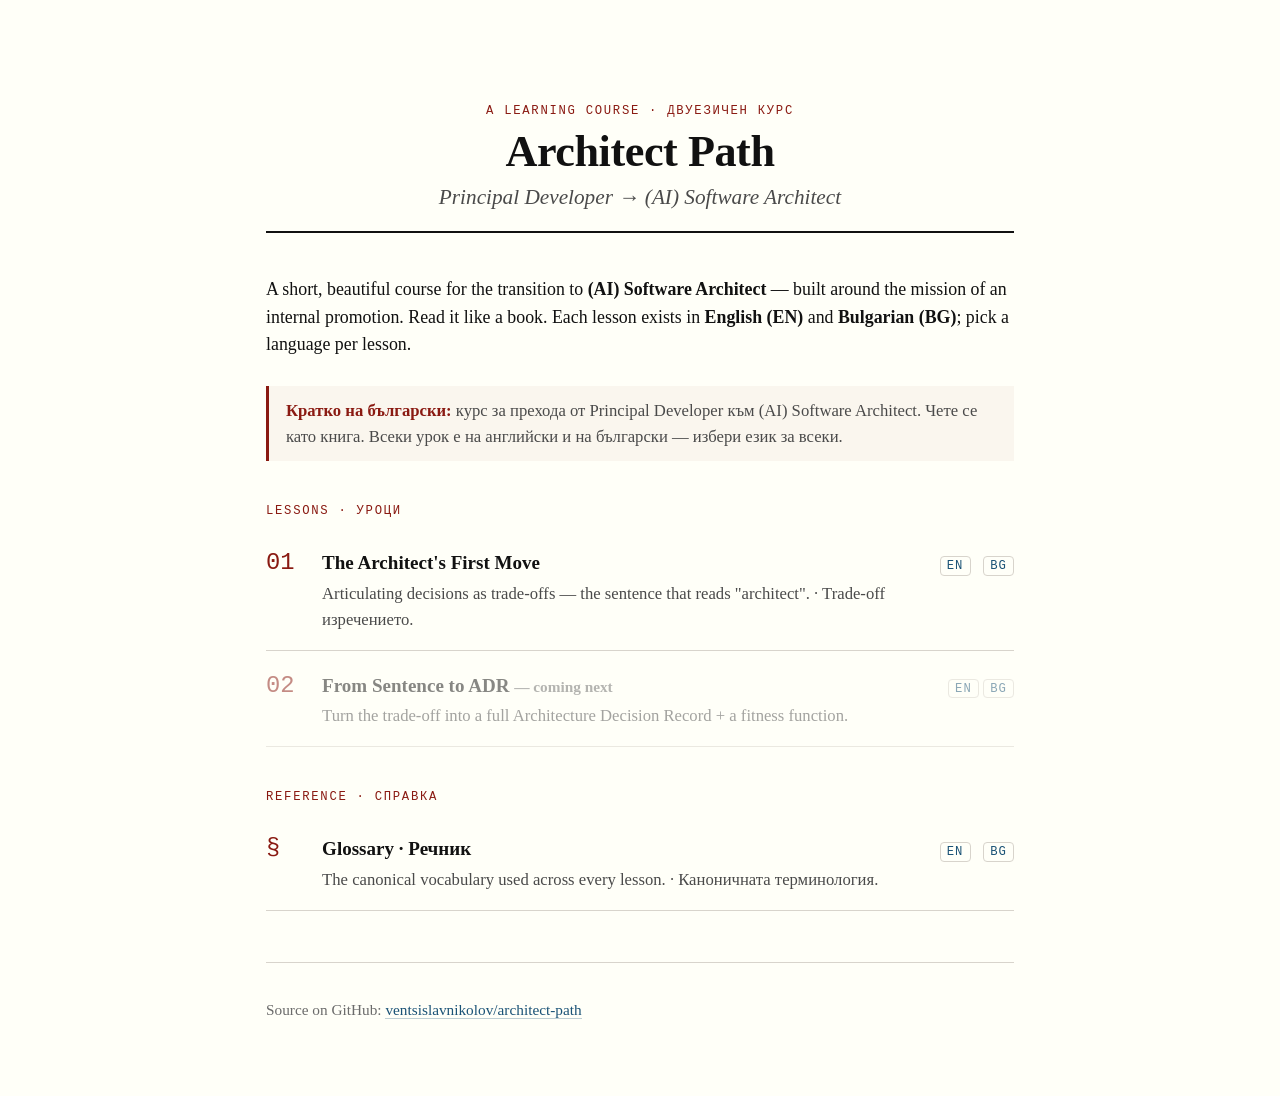
==== index.html @ 3153accd "feat: add book-style index landing page with table of contents Co-Authored-By: Claude Opus 4.8 (1M c" ====
<!doctype html>
<html lang="en">
<head>
<meta charset="utf-8">
<meta name="viewport" content="width=device-width, initial-scale=1">
<title>Architect Path — Principal Dev → (AI) Software Architect</title>
<link rel="stylesheet" href="./assets/styles.css">
<style>
  .cover { text-align: center; padding: 2rem 0 1rem; border-bottom: 2px solid var(--ink); margin-bottom: 2.5rem; }
  .cover h1 { font-size: 2.6rem; }
  .cover .subtitle { font-size: 1.25rem; }
  .toc-item { display: flex; align-items: baseline; gap: .9rem; padding: 1rem 0; border-bottom: 1px solid var(--rule); }
  .toc-num { font-family: var(--mono); font-size: 1.4rem; color: var(--accent); min-width: 2.4rem; }
  .toc-body { flex: 1; }
  .toc-body h3 { margin: 0 0 .2rem; }
  .toc-body p { margin: 0; color: var(--soft); font-size: .98rem; }
  .toc-langs { font-family: var(--mono); font-size: .72rem; letter-spacing: .08em; white-space: nowrap; }
  .toc-langs a { border: 1px solid var(--rule); border-radius: 4px; padding: .15em .5em; margin-left: .25rem; }
  .section-label { font-family: var(--mono); font-size: .72rem; letter-spacing: .14em; text-transform: uppercase; color: var(--accent); margin: 2.4rem 0 .4rem; }
  .soon { opacity: .5; }
  .soon .toc-langs a { pointer-events: none; }
</style>
</head>
<body>
<header class="cover">
  <p class="kicker">A learning course · Двуезичен курс</p>
  <h1>Architect Path</h1>
  <p class="subtitle">Principal Developer → (AI) Software Architect</p>
</header>

<p>A short, beautiful course for the transition to <strong>(AI) Software Architect</strong> — built
around the mission of an internal promotion. Read it like a book. Each lesson exists in
<strong>English (EN)</strong> and <strong>Bulgarian (BG)</strong>; pick a language per lesson.</p>

<div class="mission">
  <strong>Кратко на български:</strong> курс за прехода от Principal Developer към (AI) Software
  Architect. Чете се като книга. Всеки урок е на английски и на български — избери език за всеки.
</div>

<p class="section-label">Lessons · Уроци</p>

<div class="toc-item">
  <div class="toc-num">01</div>
  <div class="toc-body">
    <h3>The Architect's First Move</h3>
    <p>Articulating decisions as trade-offs — the sentence that reads "architect". · Trade-off изречението.</p>
  </div>
  <div class="toc-langs">
    <a href="./lessons/0001-the-architects-first-move.html">EN</a>
    <a href="./lessons/0001-the-architects-first-move.bg.html">BG</a>
  </div>
</div>

<div class="toc-item soon">
  <div class="toc-num">02</div>
  <div class="toc-body">
    <h3>From Sentence to ADR <span class="muted">— coming next</span></h3>
    <p>Turn the trade-off into a full Architecture Decision Record + a fitness function.</p>
  </div>
  <div class="toc-langs"><a href="#">EN</a><a href="#">BG</a></div>
</div>

<p class="section-label">Reference · Справка</p>

<div class="toc-item">
  <div class="toc-num">§</div>
  <div class="toc-body">
    <h3>Glossary · Речник</h3>
    <p>The canonical vocabulary used across every lesson. · Каноничната терминология.</p>
  </div>
  <div class="toc-langs">
    <a href="./reference/glossary.html">EN</a>
    <a href="./reference/glossary.bg.html">BG</a>
  </div>
</div>

<footer class="lesson-footer">
  <p class="muted">Source on GitHub:
  <a href="https://github.com/ventsislavnikolov/architect-path">ventsislavnikolov/architect-path</a></p>
</footer>
</body>
</html>
---- assets/styles.css ----
/* Shared lesson stylesheet — Tufte-inspired. Linked by every lesson & reference doc. */

:root {
  --ink: #111;
  --soft: #4a4a4a;
  --faint: #6b6b6b;
  --rule: #d8d4cc;
  --bg: #fffff8;          /* Tufte warm paper */
  --accent: #8a1a12;      /* muted oxblood */
  --accent-soft: #b5453a;
  --link: #1a5276;
  --code-bg: #f3f1ea;
  --good: #2f6b3a;
  --bad: #8a1a12;
  --serif: et-book, Palatino, "Palatino Linotype", "Book Antiqua", Georgia, serif;
  --mono: "SF Mono", "JetBrains Mono", Menlo, Consolas, monospace;
}

html { font-size: 17px; }
body {
  font-family: var(--serif);
  color: var(--ink);
  background: var(--bg);
  line-height: 1.55;
  max-width: 44rem;
  margin: 4rem auto;
  padding: 0 2rem;
  -webkit-font-smoothing: antialiased;
  text-rendering: optimizeLegibility;
}

/* ---- Language toggle ---- */
.lang-toggle { font-family: var(--mono); font-size: .68rem; letter-spacing: .1em; text-transform: uppercase; margin-bottom: 1.2rem; }
.lang-toggle a { border: 1px solid var(--rule); border-radius: 4px; padding: .15em .55em; color: var(--faint); margin-right: .3rem; }
.lang-toggle a.active { background: var(--ink); color: var(--bg); border-color: var(--ink); }

/* ---- Masthead ---- */
.masthead { margin-bottom: 2.5rem; }
.kicker {
  font-family: var(--mono);
  font-size: .72rem;
  letter-spacing: .14em;
  text-transform: uppercase;
  color: var(--accent);
  margin: 0 0 .4rem;
}
h1 { font-size: 2.1rem; line-height: 1.1; font-weight: 600; margin: 0 0 .3rem; letter-spacing: -.01em; }
.subtitle { font-style: italic; color: var(--soft); font-size: 1.15rem; margin: .2rem 0 0; }

h2 { font-size: 1.45rem; font-weight: 600; margin: 2.6rem 0 .6rem; letter-spacing: -.005em; }
h3 { font-size: 1.12rem; font-weight: 600; margin: 1.8rem 0 .4rem; }
p, li { font-size: 1.05rem; }
a { color: var(--link); text-decoration: none; border-bottom: 1px solid rgba(26,82,118,.28); }
a:hover { border-bottom-color: var(--link); }

/* ---- Mission tie-in banner ---- */
.mission {
  border-left: 3px solid var(--accent);
  background: rgba(138,26,18,.04);
  padding: .7rem 1rem;
  margin: 1.6rem 0;
  font-size: .98rem;
  color: var(--soft);
}
.mission strong { color: var(--accent); }

/* ---- Sidenote-ish callouts ---- */
.note {
  border: 1px solid var(--rule);
  border-radius: 6px;
  padding: .9rem 1.1rem;
  margin: 1.4rem 0;
  background: #fffefb;
}
.note .label {
  font-family: var(--mono);
  font-size: .68rem;
  letter-spacing: .12em;
  text-transform: uppercase;
  color: var(--faint);
  display: block;
  margin-bottom: .35rem;
}

/* ---- Key idea ---- */
.keyidea {
  font-size: 1.18rem;
  line-height: 1.5;
  border-top: 2px solid var(--ink);
  border-bottom: 2px solid var(--ink);
  padding: 1rem 0;
  margin: 1.8rem 0;
  font-style: italic;
}

blockquote {
  border-left: 3px solid var(--rule);
  margin: 1.4rem 0;
  padding: .2rem 0 .2rem 1.2rem;
  color: var(--soft);
  font-style: italic;
}

code { font-family: var(--mono); font-size: .86em; background: var(--code-bg); padding: .08em .35em; border-radius: 3px; }
pre { background: var(--code-bg); border: 1px solid var(--rule); border-radius: 6px; padding: 1rem 1.1rem; overflow-x: auto; }
pre code { background: none; padding: 0; font-size: .82rem; line-height: 1.5; }

table { border-collapse: collapse; width: 100%; margin: 1.4rem 0; font-size: .96rem; }
th, td { text-align: left; padding: .5rem .7rem; border-bottom: 1px solid var(--rule); vertical-align: top; }
th { font-size: .74rem; letter-spacing: .08em; text-transform: uppercase; color: var(--faint); }

/* ---- Quiz widget (paired with assets/quiz.js) ---- */
.quiz { border: 1px solid var(--rule); border-radius: 8px; padding: 1.2rem 1.3rem; margin: 1.6rem 0; background: #fffefb; }
.quiz .q { font-weight: 600; margin: 0 0 .8rem; font-size: 1.05rem; }
.quiz .opt {
  display: block; width: 100%; text-align: left; font-family: var(--serif); font-size: 1rem;
  padding: .6rem .8rem; margin: .4rem 0; border: 1px solid var(--rule); border-radius: 6px;
  background: var(--bg); cursor: pointer; transition: background .12s, border-color .12s;
}
.quiz .opt:hover { background: #f6f3ea; }
.quiz .opt.correct { border-color: var(--good); background: rgba(47,107,58,.10); }
.quiz .opt.wrong { border-color: var(--bad); background: rgba(138,26,18,.08); }
.quiz .opt:disabled { cursor: default; }
.quiz .feedback { margin-top: .8rem; font-size: .98rem; min-height: 1.2rem; }
.quiz .feedback.show { padding: .7rem .9rem; border-radius: 6px; }
.quiz .feedback.ok { background: rgba(47,107,58,.10); color: var(--good); }
.quiz .feedback.no { background: rgba(138,26,18,.08); color: var(--bad); }

/* ---- Task / do-this block ---- */
.task { border: 2px dashed var(--accent-soft); border-radius: 8px; padding: 1.1rem 1.3rem; margin: 1.8rem 0; }
.task h3 { margin-top: 0; color: var(--accent); }

/* ---- Footer nav ---- */
.lesson-footer { margin-top: 3rem; padding-top: 1.2rem; border-top: 1px solid var(--rule); font-size: .95rem; color: var(--soft); }
.ask { background: rgba(26,82,118,.06); border-radius: 6px; padding: .8rem 1rem; margin: 1.4rem 0; font-size: .98rem; }
.ask strong { color: var(--link); }
.primary-source { font-size: 1rem; }
.primary-source .label { font-family: var(--mono); font-size: .68rem; letter-spacing: .12em; text-transform: uppercase; color: var(--accent); }

hr { border: none; border-top: 1px solid var(--rule); margin: 2.4rem 0; }
.muted { color: var(--faint); font-size: .9rem; }

/* ---- Print ---- */
@media print {
  body { margin: 0; max-width: none; font-size: 11pt; background: #fff; }
  .quiz .opt { break-inside: avoid; }
  .ask, .quiz button { display: none; }
  a { color: var(--ink); border: none; }
  a[href^="http"]::after { content: " (" attr(href) ")"; font-size: .7em; color: var(--faint); }
}
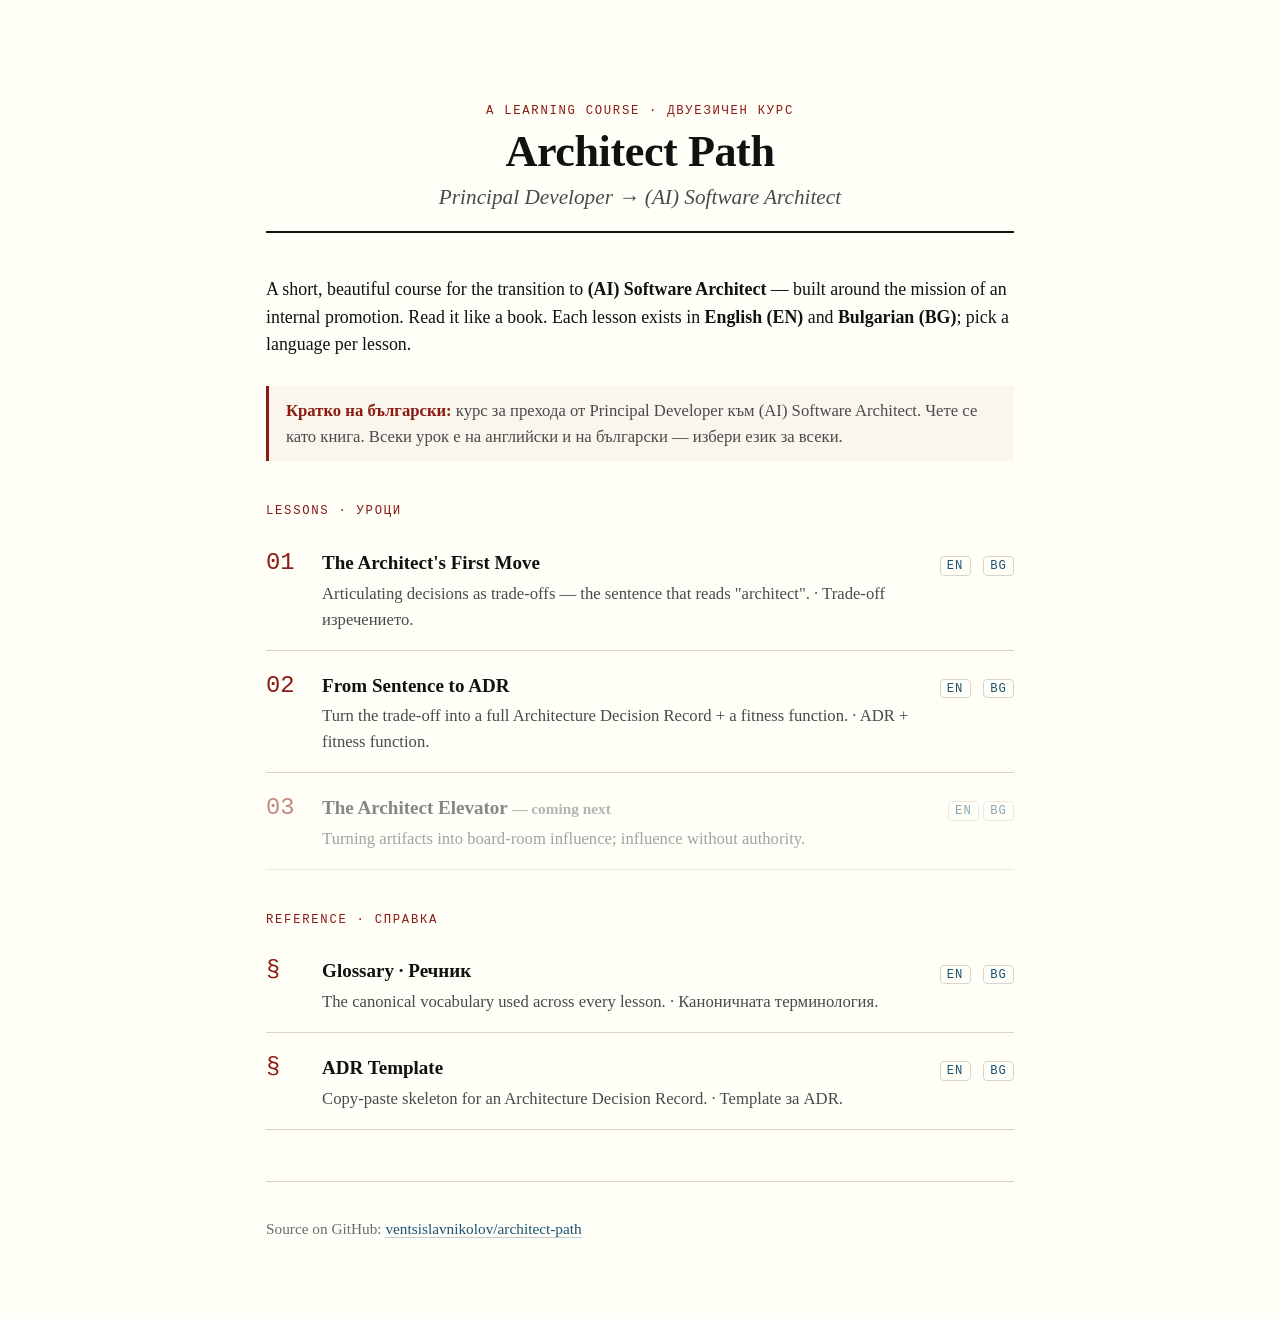
==== commit d7545c0f: "feat: add Lesson 2 (sentence to ADR) and ADR template, EN+BG Adds bilingual Lesson 2 with a full wor" ====
--- a/index.html
+++ b/index.html
@@ -51,11 +51,23 @@
   </div>
 </div>
 
-<div class="toc-item soon">
+<div class="toc-item">
   <div class="toc-num">02</div>
   <div class="toc-body">
-    <h3>From Sentence to ADR <span class="muted">— coming next</span></h3>
-    <p>Turn the trade-off into a full Architecture Decision Record + a fitness function.</p>
+    <h3>From Sentence to ADR</h3>
+    <p>Turn the trade-off into a full Architecture Decision Record + a fitness function. · ADR + fitness function.</p>
+  </div>
+  <div class="toc-langs">
+    <a href="./lessons/0002-from-sentence-to-adr.html">EN</a>
+    <a href="./lessons/0002-from-sentence-to-adr.bg.html">BG</a>
+  </div>
+</div>
+
+<div class="toc-item soon">
+  <div class="toc-num">03</div>
+  <div class="toc-body">
+    <h3>The Architect Elevator <span class="muted">— coming next</span></h3>
+    <p>Turning artifacts into board-room influence; influence without authority.</p>
   </div>
   <div class="toc-langs"><a href="#">EN</a><a href="#">BG</a></div>
 </div>
@@ -74,6 +86,18 @@
   </div>
 </div>
 
+<div class="toc-item">
+  <div class="toc-num">§</div>
+  <div class="toc-body">
+    <h3>ADR Template</h3>
+    <p>Copy-paste skeleton for an Architecture Decision Record. · Template за ADR.</p>
+  </div>
+  <div class="toc-langs">
+    <a href="./reference/adr-template.html">EN</a>
+    <a href="./reference/adr-template.bg.html">BG</a>
+  </div>
+</div>
+
 <footer class="lesson-footer">
   <p class="muted">Source on GitHub:
   <a href="https://github.com/ventsislavnikolov/architect-path">ventsislavnikolov/architect-path</a></p>
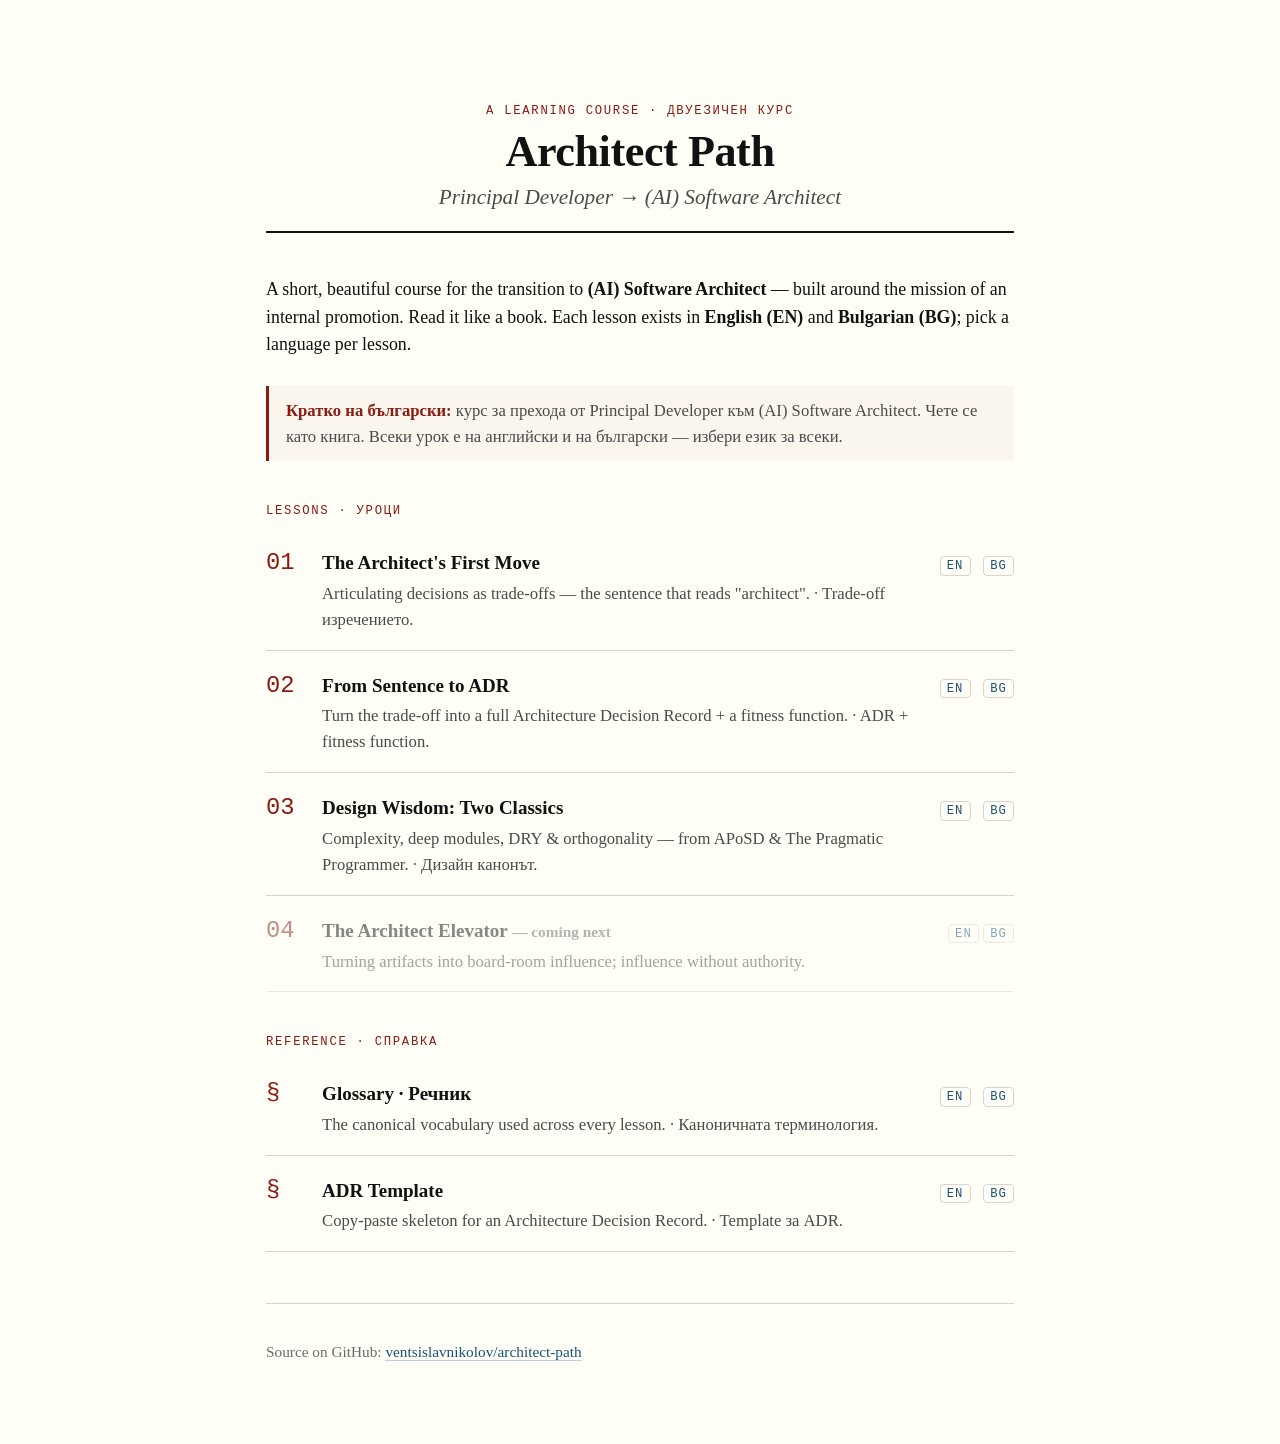
==== commit 7cdc5452: "feat: add Lesson 3 (design canon: APoSD + Pragmatic Programmer), EN+BG Bilingual quiz-driven lesson " ====
--- a/index.html
+++ b/index.html
@@ -63,8 +63,20 @@
   </div>
 </div>
 
+<div class="toc-item">
+  <div class="toc-num">03</div>
+  <div class="toc-body">
+    <h3>Design Wisdom: Two Classics</h3>
+    <p>Complexity, deep modules, DRY &amp; orthogonality — from APoSD &amp; The Pragmatic Programmer. · Дизайн канонът.</p>
+  </div>
+  <div class="toc-langs">
+    <a href="./lessons/0003-design-wisdom-two-classics.html">EN</a>
+    <a href="./lessons/0003-design-wisdom-two-classics.bg.html">BG</a>
+  </div>
+</div>
+
 <div class="toc-item soon">
-  <div class="toc-num">03</div>
+  <div class="toc-num">04</div>
   <div class="toc-body">
     <h3>The Architect Elevator <span class="muted">— coming next</span></h3>
     <p>Turning artifacts into board-room influence; influence without authority.</p>
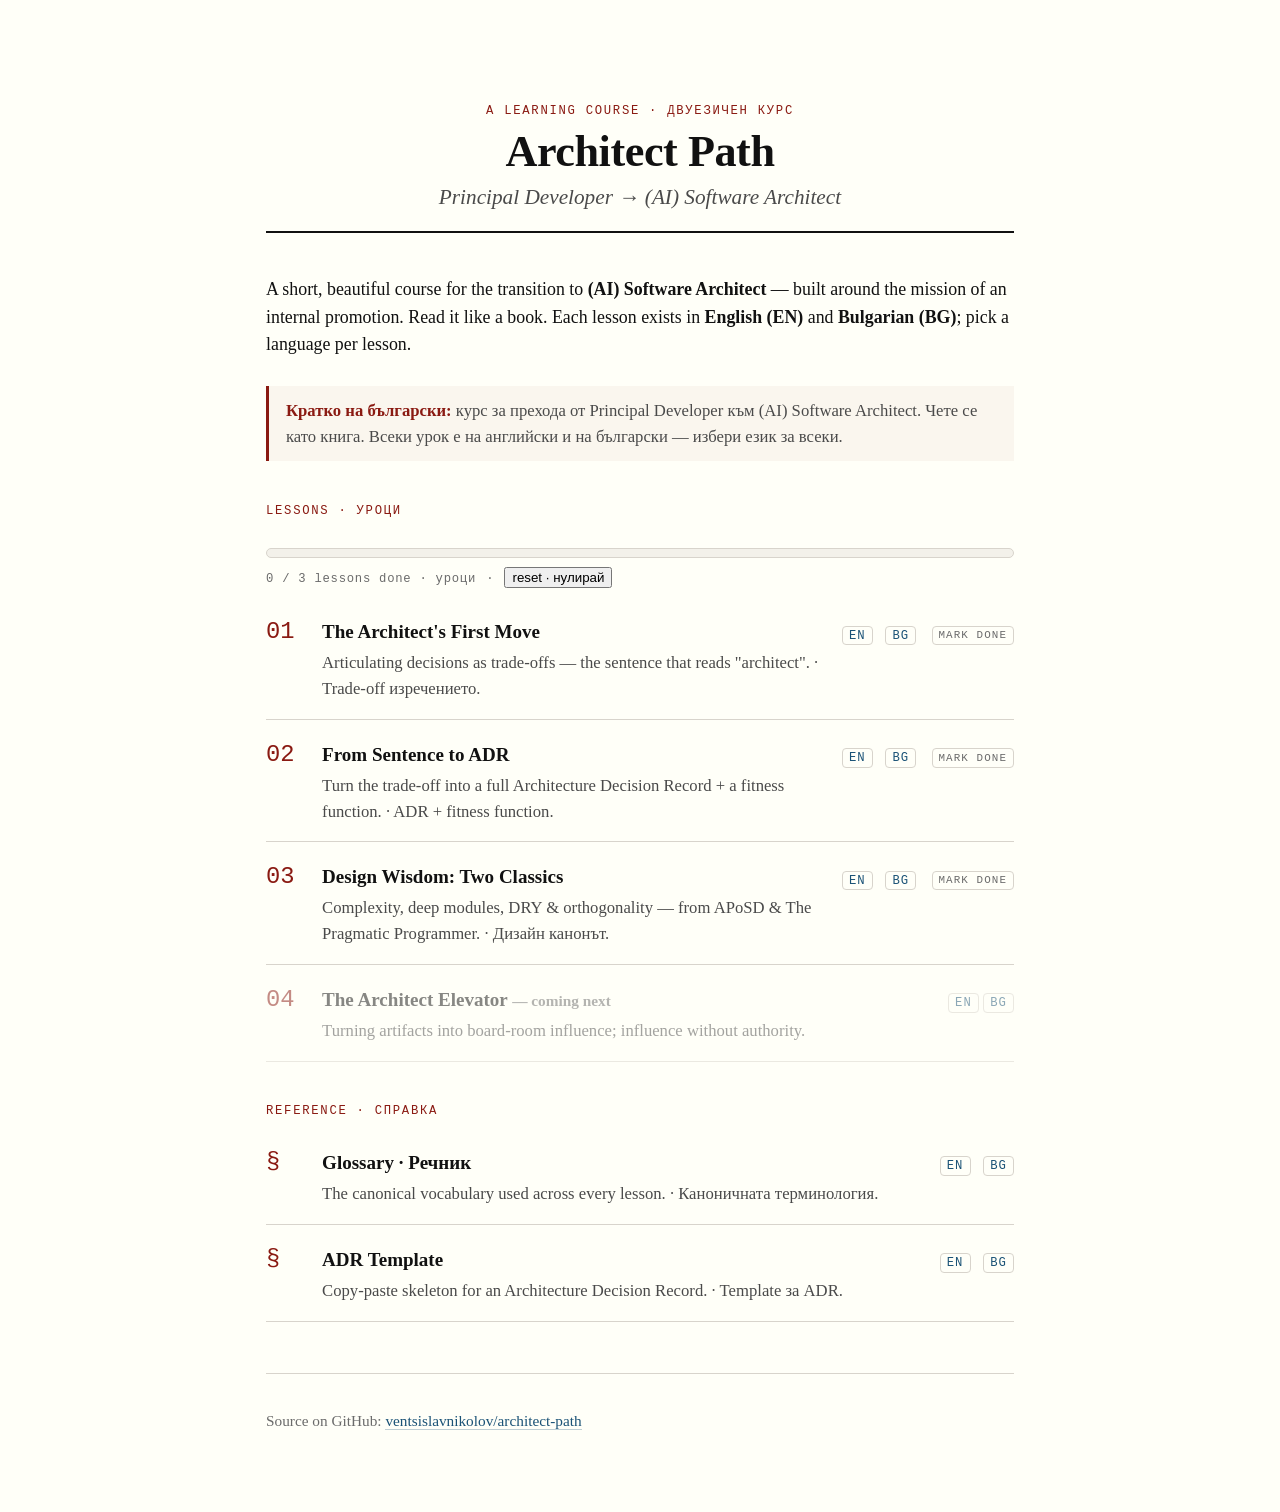
==== commit 529d43f6: "feat: track lesson completion on index via localStorage Add a reusable progress.js component, a prog" ====
--- a/index.html
+++ b/index.html
@@ -5,6 +5,7 @@
 <meta name="viewport" content="width=device-width, initial-scale=1">
 <title>Architect Path — Principal Dev → (AI) Software Architect</title>
 <link rel="stylesheet" href="./assets/styles.css">
+<script src="./assets/progress.js"></script>
 <style>
   .cover { text-align: center; padding: 2rem 0 1rem; border-bottom: 2px solid var(--ink); margin-bottom: 2.5rem; }
   .cover h1 { font-size: 2.6rem; }
@@ -39,7 +40,16 @@
 
 <p class="section-label">Lessons · Уроци</p>
 
-<div class="toc-item">
+<div id="progress-summary" class="progress-summary">
+  <div class="progress-track"><div class="progress-fill"></div></div>
+  <div class="progress-meta">
+    <span class="progress-count">0 / 0 lessons done · уроци</span>
+    <span>·</span>
+    <button id="progress-reset" type="button">reset · нулирай</button>
+  </div>
+</div>
+
+<div class="toc-item" data-lesson="l1">
   <div class="toc-num">01</div>
   <div class="toc-body">
     <h3>The Architect's First Move</h3>
@@ -49,9 +59,10 @@
     <a href="./lessons/0001-the-architects-first-move.html">EN</a>
     <a href="./lessons/0001-the-architects-first-move.bg.html">BG</a>
   </div>
+  <button class="done-toggle" type="button">Mark done</button>
 </div>
 
-<div class="toc-item">
+<div class="toc-item" data-lesson="l2">
   <div class="toc-num">02</div>
   <div class="toc-body">
     <h3>From Sentence to ADR</h3>
@@ -61,9 +72,10 @@
     <a href="./lessons/0002-from-sentence-to-adr.html">EN</a>
     <a href="./lessons/0002-from-sentence-to-adr.bg.html">BG</a>
   </div>
+  <button class="done-toggle" type="button">Mark done</button>
 </div>
 
-<div class="toc-item">
+<div class="toc-item" data-lesson="l3">
   <div class="toc-num">03</div>
   <div class="toc-body">
     <h3>Design Wisdom: Two Classics</h3>
@@ -73,6 +85,7 @@
     <a href="./lessons/0003-design-wisdom-two-classics.html">EN</a>
     <a href="./lessons/0003-design-wisdom-two-classics.bg.html">BG</a>
   </div>
+  <button class="done-toggle" type="button">Mark done</button>
 </div>
 
 <div class="toc-item soon">
--- a/assets/styles.css
+++ b/assets/styles.css
@@ -130,6 +130,24 @@
 .task { border: 2px dashed var(--accent-soft); border-radius: 8px; padding: 1.1rem 1.3rem; margin: 1.8rem 0; }
 .task h3 { margin-top: 0; color: var(--accent); }
 
+/* ---- Progress tracker (index) ---- */
+.progress-summary { margin: 1.6rem 0 .5rem; }
+.progress-track { height: 8px; background: var(--code-bg); border: 1px solid var(--rule); border-radius: 99px; overflow: hidden; }
+.progress-fill { height: 100%; width: 0; background: var(--good); border-radius: 99px; transition: width .35s ease; }
+.progress-meta { display: flex; align-items: baseline; gap: .6rem; margin-top: .5rem; font-family: var(--mono); font-size: .72rem; letter-spacing: .06em; color: var(--faint); }
+.progress-reset { font-family: var(--mono); font-size: .72rem; letter-spacing: .06em; color: var(--faint); background: none; border: none; border-bottom: 1px dotted var(--faint); cursor: pointer; padding: 0; }
+.progress-reset:hover { color: var(--accent); border-bottom-color: var(--accent); }
+
+.done-toggle {
+  font-family: var(--mono); font-size: .64rem; letter-spacing: .1em; text-transform: uppercase;
+  color: var(--faint); background: var(--bg); border: 1px solid var(--rule); border-radius: 4px;
+  padding: .25em .55em; cursor: pointer; white-space: nowrap; transition: all .12s;
+}
+.done-toggle:hover { border-color: var(--good); color: var(--good); }
+.done-toggle.is-done { background: rgba(47,107,58,.12); border-color: var(--good); color: var(--good); }
+.toc-item.done .toc-num { color: var(--good); }
+.toc-item.done .toc-body h3 { color: var(--faint); }
+
 /* ---- Footer nav ---- */
 .lesson-footer { margin-top: 3rem; padding-top: 1.2rem; border-top: 1px solid var(--rule); font-size: .95rem; color: var(--soft); }
 .ask { background: rgba(26,82,118,.06); border-radius: 6px; padding: .8rem 1rem; margin: 1.4rem 0; font-size: .98rem; }
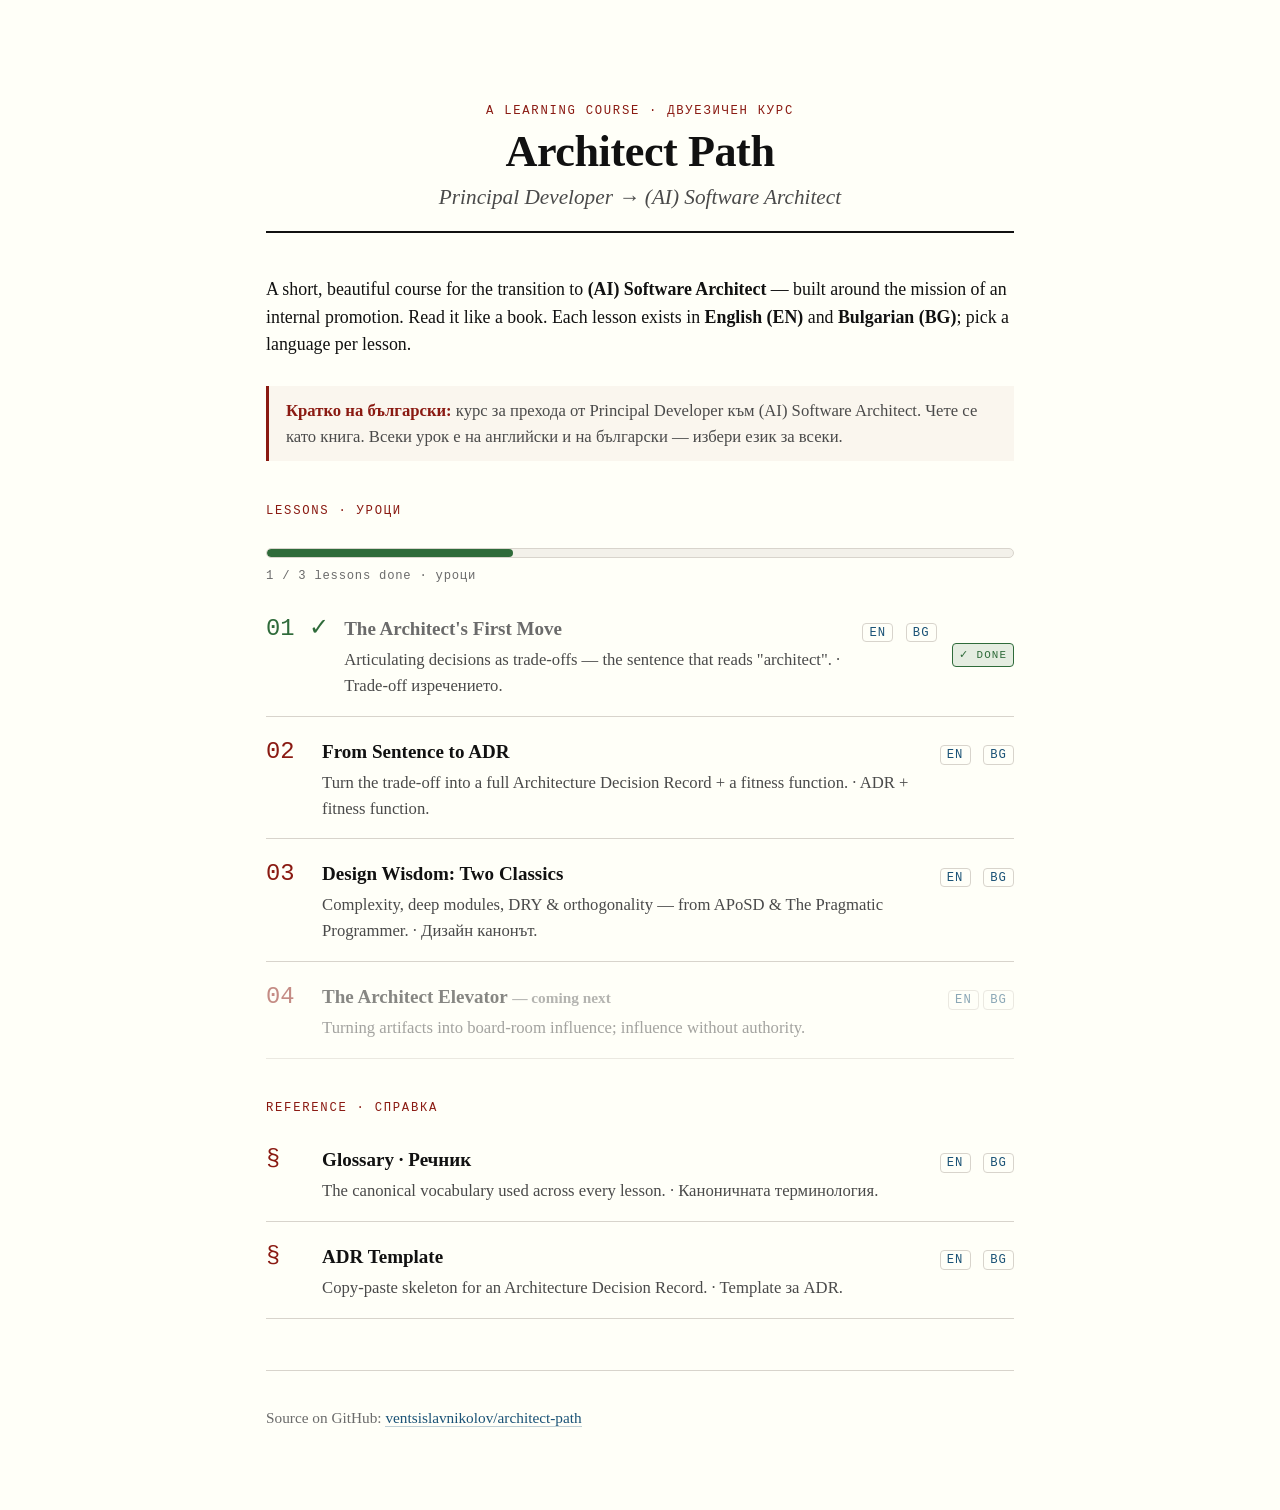
==== commit 8d23a968: "feat: hardcode lesson completion in HTML instead of localStorage Learner uses multiple devices, so p" ====
--- a/index.html
+++ b/index.html
@@ -5,7 +5,7 @@
 <meta name="viewport" content="width=device-width, initial-scale=1">
 <title>Architect Path — Principal Dev → (AI) Software Architect</title>
 <link rel="stylesheet" href="./assets/styles.css">
-<script src="./assets/progress.js"></script>
+<script src="./assets/completion.js"></script>
 <style>
   .cover { text-align: center; padding: 2rem 0 1rem; border-bottom: 2px solid var(--ink); margin-bottom: 2.5rem; }
   .cover h1 { font-size: 2.6rem; }
@@ -44,12 +44,10 @@
   <div class="progress-track"><div class="progress-fill"></div></div>
   <div class="progress-meta">
     <span class="progress-count">0 / 0 lessons done · уроци</span>
-    <span>·</span>
-    <button id="progress-reset" type="button">reset · нулирай</button>
   </div>
 </div>
 
-<div class="toc-item" data-lesson="l1">
+<div class="toc-item" data-lesson="l1" data-done="true">
   <div class="toc-num">01</div>
   <div class="toc-body">
     <h3>The Architect's First Move</h3>
@@ -59,10 +57,10 @@
     <a href="./lessons/0001-the-architects-first-move.html">EN</a>
     <a href="./lessons/0001-the-architects-first-move.bg.html">BG</a>
   </div>
-  <button class="done-toggle" type="button">Mark done</button>
+  <span class="done-badge" hidden>✓ Done</span>
 </div>
 
-<div class="toc-item" data-lesson="l2">
+<div class="toc-item" data-lesson="l2" data-done="false">
   <div class="toc-num">02</div>
   <div class="toc-body">
     <h3>From Sentence to ADR</h3>
@@ -72,10 +70,10 @@
     <a href="./lessons/0002-from-sentence-to-adr.html">EN</a>
     <a href="./lessons/0002-from-sentence-to-adr.bg.html">BG</a>
   </div>
-  <button class="done-toggle" type="button">Mark done</button>
+  <span class="done-badge" hidden>✓ Done</span>
 </div>
 
-<div class="toc-item" data-lesson="l3">
+<div class="toc-item" data-lesson="l3" data-done="false">
   <div class="toc-num">03</div>
   <div class="toc-body">
     <h3>Design Wisdom: Two Classics</h3>
@@ -85,7 +83,7 @@
     <a href="./lessons/0003-design-wisdom-two-classics.html">EN</a>
     <a href="./lessons/0003-design-wisdom-two-classics.bg.html">BG</a>
   </div>
-  <button class="done-toggle" type="button">Mark done</button>
+  <span class="done-badge" hidden>✓ Done</span>
 </div>
 
 <div class="toc-item soon">
--- a/assets/styles.css
+++ b/assets/styles.css
@@ -135,17 +135,14 @@
 .progress-track { height: 8px; background: var(--code-bg); border: 1px solid var(--rule); border-radius: 99px; overflow: hidden; }
 .progress-fill { height: 100%; width: 0; background: var(--good); border-radius: 99px; transition: width .35s ease; }
 .progress-meta { display: flex; align-items: baseline; gap: .6rem; margin-top: .5rem; font-family: var(--mono); font-size: .72rem; letter-spacing: .06em; color: var(--faint); }
-.progress-reset { font-family: var(--mono); font-size: .72rem; letter-spacing: .06em; color: var(--faint); background: none; border: none; border-bottom: 1px dotted var(--faint); cursor: pointer; padding: 0; }
-.progress-reset:hover { color: var(--accent); border-bottom-color: var(--accent); }
 
-.done-toggle {
+.done-badge {
   font-family: var(--mono); font-size: .64rem; letter-spacing: .1em; text-transform: uppercase;
-  color: var(--faint); background: var(--bg); border: 1px solid var(--rule); border-radius: 4px;
-  padding: .25em .55em; cursor: pointer; white-space: nowrap; transition: all .12s;
+  color: var(--good); background: rgba(47,107,58,.12); border: 1px solid var(--good);
+  border-radius: 4px; padding: .25em .55em; white-space: nowrap; align-self: center;
 }
-.done-toggle:hover { border-color: var(--good); color: var(--good); }
-.done-toggle.is-done { background: rgba(47,107,58,.12); border-color: var(--good); color: var(--good); }
 .toc-item.done .toc-num { color: var(--good); }
+.toc-item.done .toc-num::after { content: " ✓"; }
 .toc-item.done .toc-body h3 { color: var(--faint); }
 
 /* ---- Footer nav ---- */
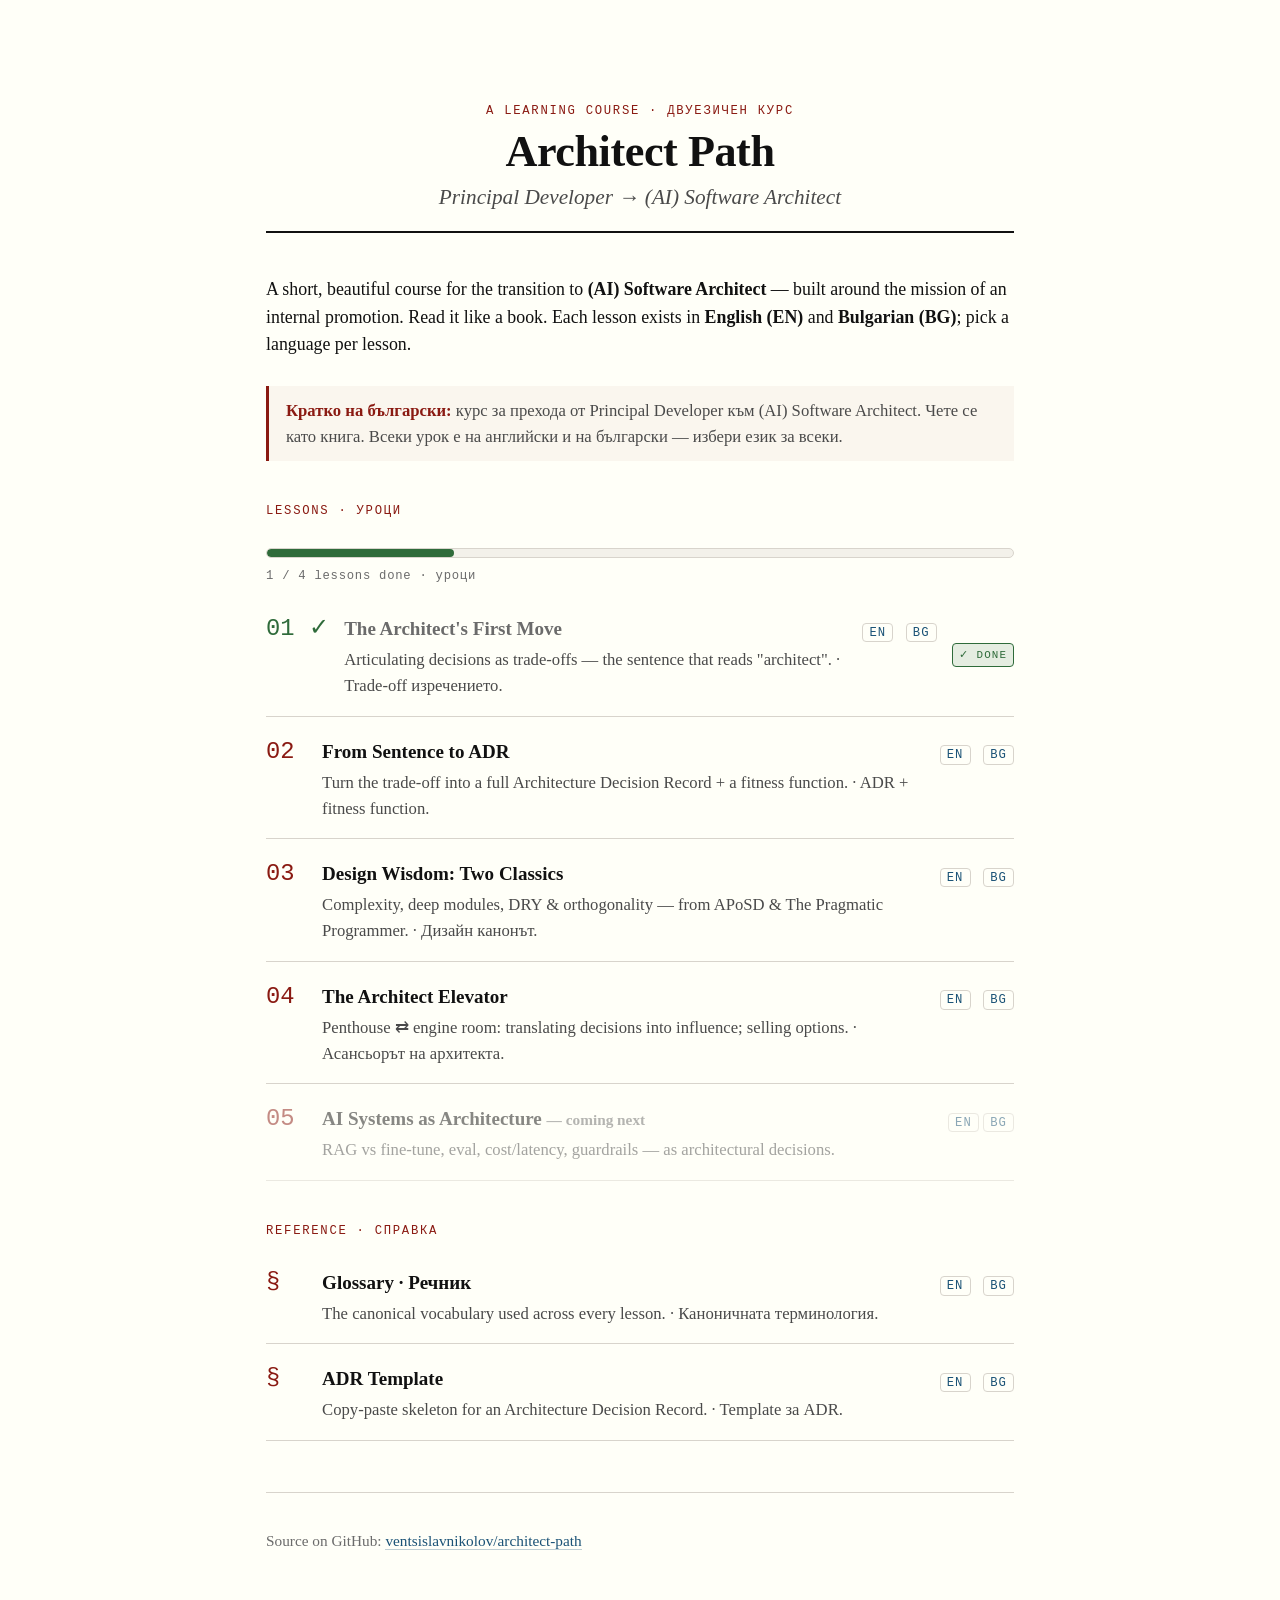
==== commit 59995c49: "feat: add Lesson 4 (Architect Elevator), EN+BG Bilingual lesson on penthouse/engine-room translation" ====
--- a/index.html
+++ b/index.html
@@ -86,11 +86,24 @@
   <span class="done-badge" hidden>✓ Done</span>
 </div>
 
-<div class="toc-item soon">
+<div class="toc-item" data-lesson="l4" data-done="false">
   <div class="toc-num">04</div>
   <div class="toc-body">
-    <h3>The Architect Elevator <span class="muted">— coming next</span></h3>
-    <p>Turning artifacts into board-room influence; influence without authority.</p>
+    <h3>The Architect Elevator</h3>
+    <p>Penthouse ⇄ engine room: translating decisions into influence; selling options. · Асансьорът на архитекта.</p>
+  </div>
+  <div class="toc-langs">
+    <a href="./lessons/0004-the-architect-elevator.html">EN</a>
+    <a href="./lessons/0004-the-architect-elevator.bg.html">BG</a>
+  </div>
+  <span class="done-badge" hidden>✓ Done</span>
+</div>
+
+<div class="toc-item soon">
+  <div class="toc-num">05</div>
+  <div class="toc-body">
+    <h3>AI Systems as Architecture <span class="muted">— coming next</span></h3>
+    <p>RAG vs fine-tune, eval, cost/latency, guardrails — as architectural decisions.</p>
   </div>
   <div class="toc-langs"><a href="#">EN</a><a href="#">BG</a></div>
 </div>
